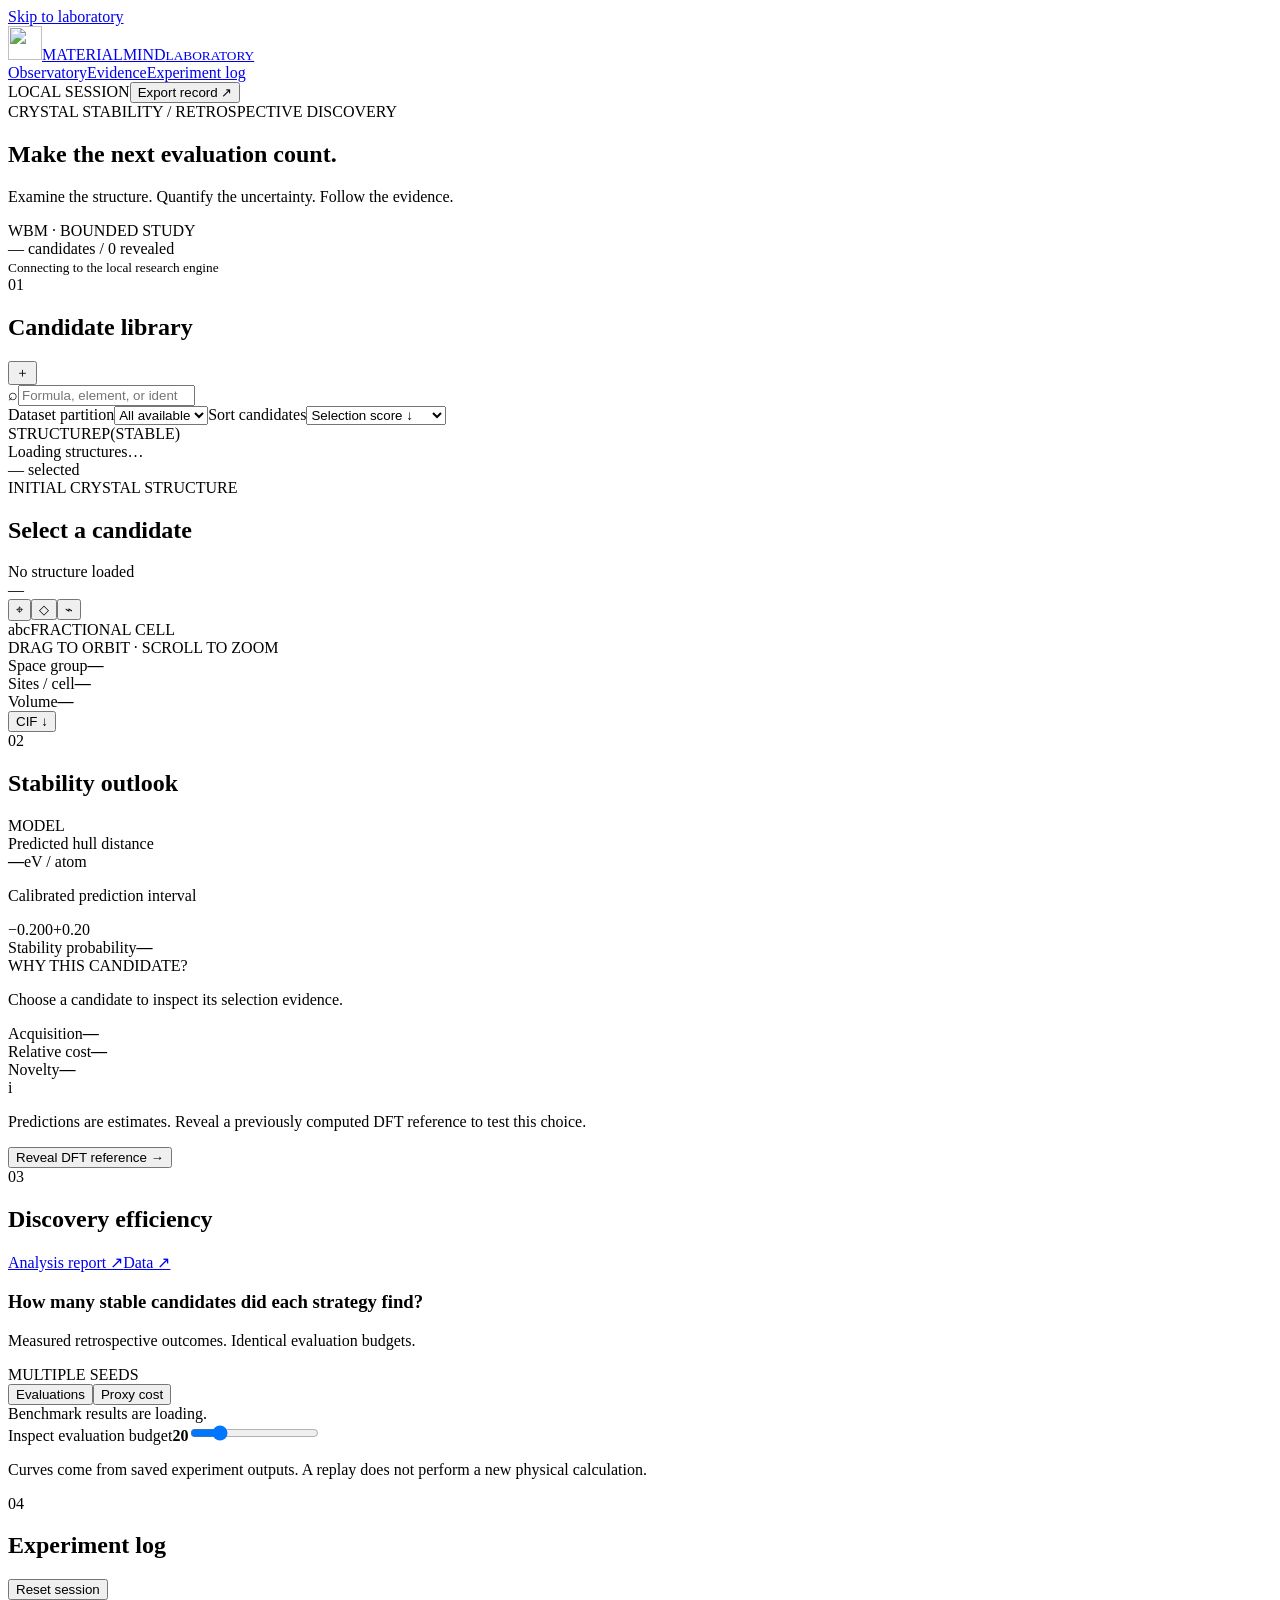
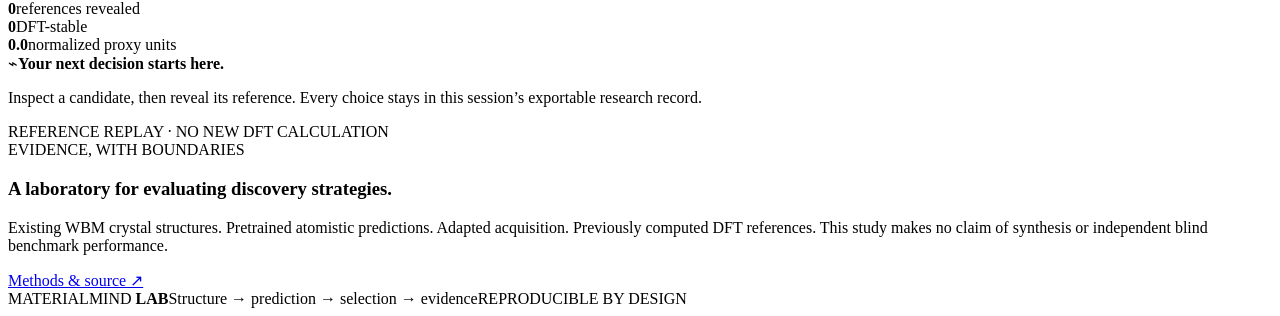
==== materialmind/web/index.html @ ec8804be "Release MATERIALMIND retrospective crystal discovery laboratory" ====
<!doctype html>
<html lang="en">
<head>
  <meta charset="UTF-8"><meta name="viewport" content="width=device-width,initial-scale=1">
  <meta name="theme-color" content="#121b20"><meta name="description" content="MATERIALMIND LAB: a reproducible retrospective materials-discovery laboratory.">
  <title>MATERIALMIND LAB · Crystal discovery, examined</title>
  <link rel="icon" href="/assets/mark.svg" type="image/svg+xml"><link rel="stylesheet" href="/assets/style.css">
  <script type="importmap">{"imports":{"three":"/assets/vendor/three.module.js"}}</script>
</head>
<body>
  <a class="skip" href="#workspace">Skip to laboratory</a>
  <header class="topbar">
    <a href="/" class="brand" aria-label="MaterialMind Lab home"><img src="/assets/mark.svg" alt="" width="34" height="34"><span>MATERIAL<span class="brand-thin">MIND</span><small>LABORATORY</small></span></a>
    <nav aria-label="Main"><a href="#workspace" class="active">Observatory</a><a href="#evidence">Evidence</a><a href="#history-section">Experiment log</a></nav>
    <div class="top-actions"><span class="local-indicator"><i></i> LOCAL SESSION</span><button class="button quiet" id="export-session">Export record <span aria-hidden="true">↗</span></button></div>
  </header>
  <main id="workspace">
    <section class="heading">
      <div><div class="eyebrow"><span class="tiny-square"></span> CRYSTAL STABILITY / RETROSPECTIVE DISCOVERY</div><h1>Make the next evaluation count.</h1><p>Examine the structure. Quantify the uncertainty. Follow the evidence.</p></div>
      <div class="workspace-meta"><span class="badge">WBM · BOUNDED STUDY</span><div><span id="candidate-count">—</span> candidates <span class="meta-separator">/</span> <span id="evaluated-count">0</span> revealed</div><small id="dataset-subtitle">Connecting to the local research engine</small></div>
    </section>
    <div id="global-error" class="error-banner" role="alert" hidden></div>
    <section class="instrument" aria-label="Candidate observatory">
      <aside class="candidate-panel">
        <div class="panel-heading"><div><span class="section-no">01</span><h2>Candidate library</h2></div><button id="import-open" class="icon-button" title="Import a CIF structure" aria-label="Import a CIF structure">＋</button></div>
        <div class="search-wrap"><span aria-hidden="true">⌕</span><input type="search" id="search" aria-label="Search candidates" placeholder="Formula, element, or identifier"></div>
        <div class="filter-row"><label class="select-wrap"><span class="sr-only">Dataset partition</span><select id="partition"><option value="all">All available</option><option value="test">Test pool</option><option value="imported">Imported</option></select></label><label class="select-wrap"><span class="sr-only">Sort candidates</span><select id="sort"><option value="acquisition">Selection score ↓</option><option value="mean">Hull distance ↑</option><option value="width">Calibrated interval ↓</option><option value="formula">Formula A–Z</option></select></label></div>
        <div class="table-heading"><span>STRUCTURE</span><span>P(STABLE)</span></div>
        <div id="candidate-list" class="candidate-list" role="list" aria-label="Crystal candidates"><div class="empty loading">Loading structures…</div></div>
        <div class="library-footer"><span id="visible-count">—</span><span><i class="legend-dot selected"></i> selected</span></div>
      </aside>
      <section class="structure-panel" aria-label="Three-dimensional crystal structure">
        <div class="viewer-heading"><div><span class="eyebrow">INITIAL CRYSTAL STRUCTURE</span><h2 id="selected-formula">Select a candidate</h2><span class="mono" id="selected-id">No structure loaded</span></div><span id="selected-split" class="badge muted">—</span></div>
        <div id="crystal-canvas" class="crystal-canvas" tabindex="0" role="img" aria-label="Interactive crystal. Drag to orbit, scroll to zoom. Arrow keys rotate and plus or minus zoom."><div class="viewer-fallback" id="viewer-fallback" hidden>3D rendering is unavailable. Crystal coordinates and CIF export remain available.</div></div>
        <div class="viewer-top-tools"><button class="icon-button" id="reset-view" title="Reset camera" aria-label="Reset camera">⌖</button><button class="icon-button" id="toggle-cell" aria-pressed="true" title="Toggle unit cell" aria-label="Toggle unit cell">◇</button><button class="icon-button" id="toggle-bonds" aria-pressed="true" title="Toggle distance contacts" aria-label="Toggle distance contacts">⌁</button></div>
        <div class="axis-label"><span class="axis a">a</span><span class="axis b">b</span><span class="axis c">c</span><span>FRACTIONAL CELL</span></div>
        <div class="viewer-bottom"><div id="element-legend" class="element-legend"></div><span class="viewer-hint">DRAG TO ORBIT · SCROLL TO ZOOM</span></div>
        <div class="structure-metadata"><div><span>Space group</span><strong id="space-group">—</strong></div><div><span>Sites / cell</span><strong id="sites">—</strong></div><div><span>Volume</span><strong id="volume">—</strong></div><button class="button quiet" id="download-cif">CIF <span aria-hidden="true">↓</span></button></div>
      </section>
      <aside class="analysis-panel">
        <div class="panel-heading"><div><span class="section-no">02</span><h2>Stability outlook</h2></div><span class="status-pill">MODEL</span></div>
        <div class="stability-estimate"><span class="metric-label">Predicted hull distance</span><div><strong id="energy-value">—</strong><span>eV / atom</span></div><p id="interval-text">Calibrated prediction interval</p></div>
        <div class="energy-axis" id="energy-axis" role="img" aria-label="Signed distance from the DFT reference hull"><div class="axis-line"></div><div class="zero-line"></div><div id="energy-range" class="energy-range"></div><div id="energy-point" class="energy-point"></div><span class="axis-start" id="energy-min">−0.20</span><span class="axis-zero" id="energy-zero">0</span><span class="axis-end" id="energy-max">+0.20</span></div>
        <div class="probability-row"><span>Stability probability</span><strong id="p-stable">—</strong></div><div class="probability-track"><div id="probability-fill"></div></div>
        <div class="decision-note"><span class="eyebrow">WHY THIS CANDIDATE?</span><p id="rationale">Choose a candidate to inspect its selection evidence.</p><div class="score-grid"><div><span>Acquisition</span><strong id="acquisition">—</strong></div><div><span>Relative cost</span><strong id="cost">—</strong></div><div><span>Novelty</span><strong id="novelty">—</strong></div></div></div>
        <div class="evidence-note"><span class="evidence-icon">i</span><p>Predictions are estimates. Reveal a previously computed DFT reference to test this choice.</p></div>
        <button class="button primary" id="reveal">Reveal DFT reference <span aria-hidden="true">→</span></button><div id="reveal-result" class="reveal-result" aria-live="polite" hidden></div>
      </aside>
    </section>
    <section class="lower-grid" id="evidence">
      <div class="panel evidence-panel"><div class="panel-heading"><div><span class="section-no">03</span><h2>Discovery efficiency</h2></div><div class="report-links"><a href="/api/report" download="materialmind-analysis.md" class="text-link">Analysis report ↗</a><a href="/api/benchmark" download="materialmind-benchmark.json" class="text-link">Data ↗</a></div></div><div class="chart-heading"><div><h3>How many stable candidates did each strategy find?</h3><p id="benchmark-context">Measured retrospective outcomes. Identical evaluation budgets.</p></div><div class="chart-options"><span class="badge muted" id="seed-badge">MULTIPLE SEEDS</span><div class="mode-switch" aria-label="Budget type"><button id="count-axis" aria-pressed="true">Evaluations</button><button id="cost-axis" aria-pressed="false">Proxy cost</button></div></div></div><div id="discovery-chart" class="discovery-chart"><div class="empty">Benchmark results are loading.</div></div><div id="chart-legend" class="chart-legend"></div><div class="budget-control"><label for="budget"><span id="budget-kind">Inspect evaluation budget</span><strong id="budget-label">20</strong></label><input type="range" id="budget" min="1" max="100" value="20"><div id="budget-summary" class="budget-summary"></div></div><p class="small-note" id="benchmark-note">Curves come from saved experiment outputs. A replay does not perform a new physical calculation.</p></div>
      <div class="panel log-panel" id="history-section"><div class="panel-heading"><div><span class="section-no">04</span><h2>Experiment log</h2></div><button id="reset-session" class="text-link">Reset session</button></div><div class="log-summary"><div><strong id="log-evaluations">0</strong><span>references revealed</span></div><div><strong id="log-stable">0</strong><span>DFT-stable</span></div><div><strong id="log-cost">0.0</strong><span>normalized proxy units</span></div></div><div id="history" class="history"><div class="empty"><span class="empty-symbol">⌁</span><strong>Your next decision starts here.</strong><p>Inspect a candidate, then reveal its reference. Every choice stays in this session’s exportable research record.</p></div></div><div class="log-footnote"><span class="tiny-square"></span> REFERENCE REPLAY · NO NEW DFT CALCULATION</div></div>
    </section>
    <section class="method-strip"><div><span class="eyebrow">EVIDENCE, WITH BOUNDARIES</span><h3>A laboratory for evaluating discovery strategies.</h3></div><p>Existing WBM crystal structures. Pretrained atomistic predictions. Adapted acquisition. Previously computed DFT references. This study makes no claim of synthesis or independent blind benchmark performance.</p><a class="text-link" href="https://github.com/nazeeh111/MaterialMind" target="_blank" rel="noopener">Methods & source ↗</a></section>
  </main>
  <footer><span>MATERIALMIND <b>LAB</b></span><span>Structure → prediction → selection → evidence</span><span>REPRODUCIBLE BY DESIGN</span></footer>
  <dialog id="import-dialog"><form id="import-form"><div class="dialog-heading"><div><span class="eyebrow">BRING YOUR OWN STRUCTURE</span><h2>Import a crystal</h2></div><button type="button" class="icon-button" id="import-close" aria-label="Close import dialog">×</button></div><p>Paste a Crystallographic Information File (CIF). Chemistry and geometry are validated. Stability predictions are available only when the structure matches a cached candidate. New structures have no stability prediction or DFT reference in this retrospective dataset.</p><label for="cif-file" class="file-label">Choose a .cif file <input id="cif-file" type="file" accept=".cif,text/plain"></label><label class="sr-only" for="cif-input">CIF content</label><textarea id="cif-input" rows="12" placeholder="data_my_crystal&#10;_cell_length_a ..." required maxlength="1000000"></textarea><div id="import-error" role="alert" class="import-error" hidden></div><button class="button primary" type="submit" id="import-submit">Validate structure →</button></form></dialog>
  <script type="module" src="/assets/app.js"></script>
</body>
</html>
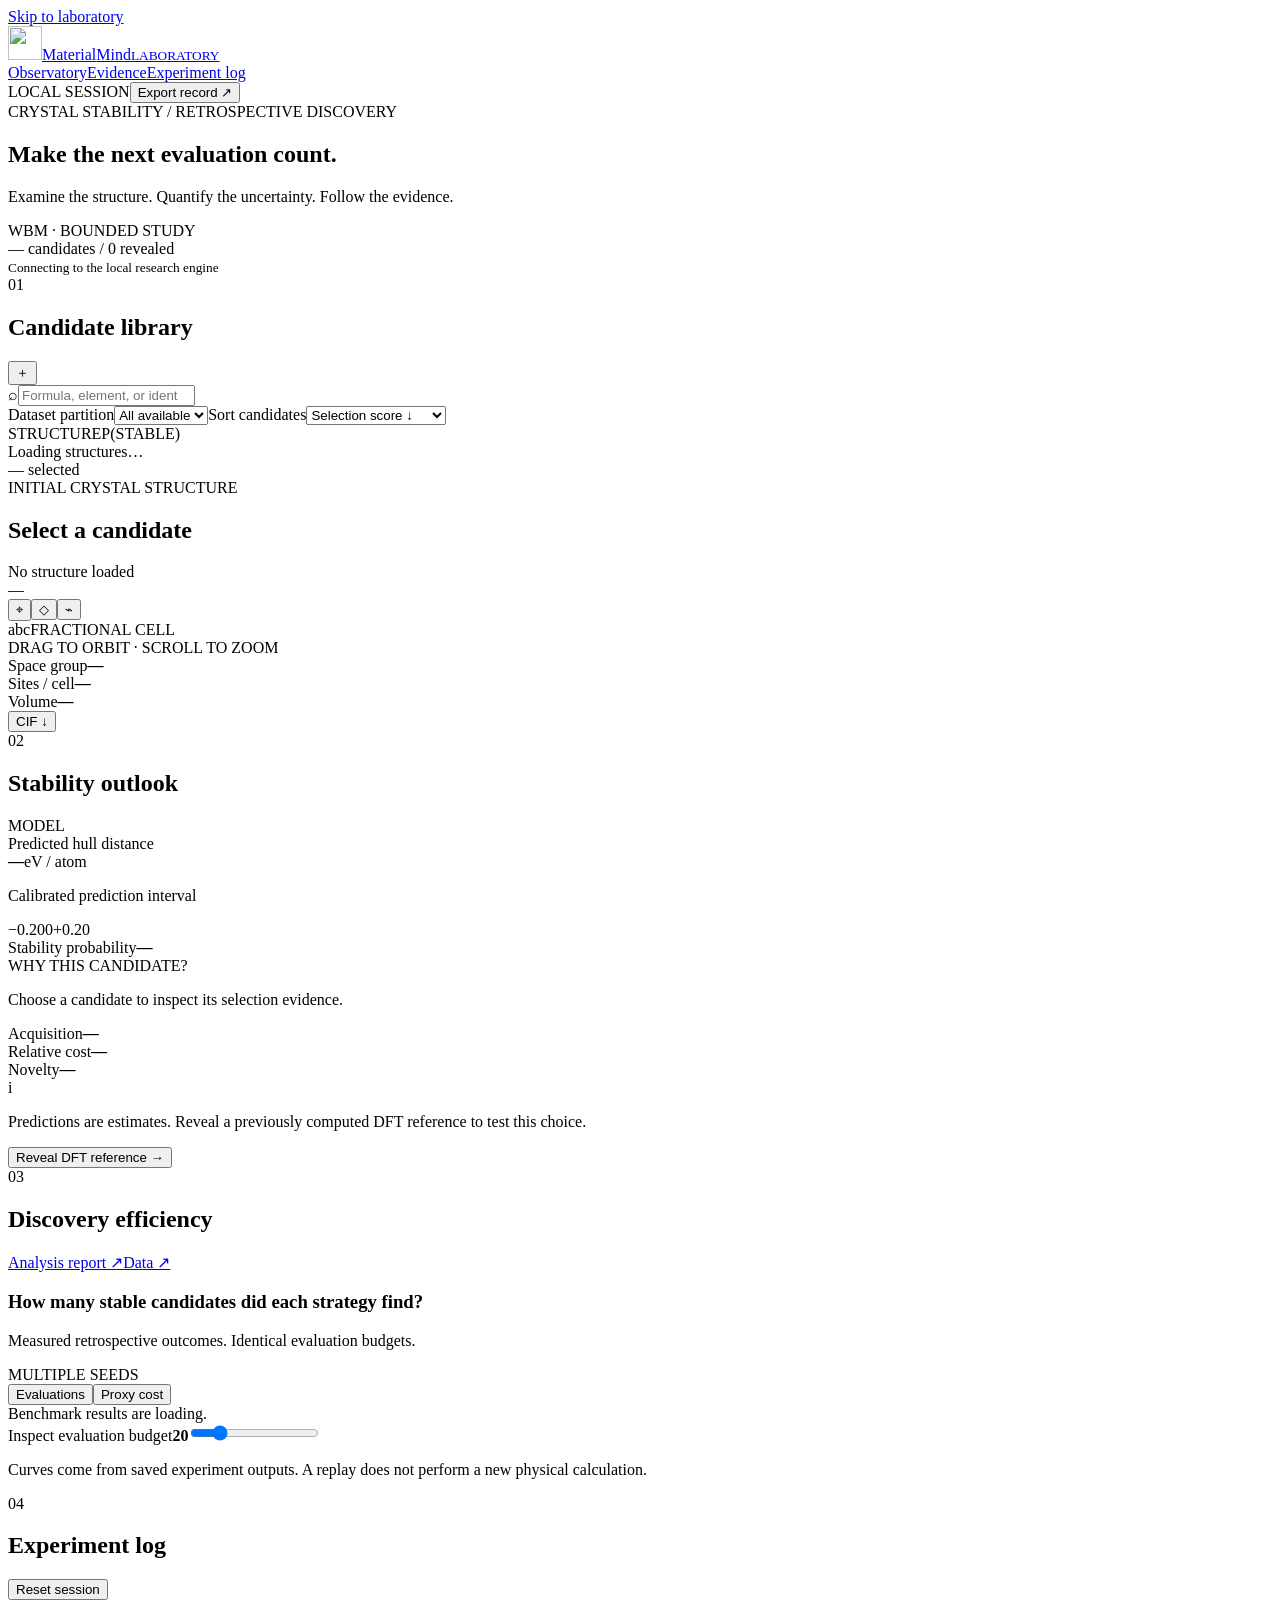
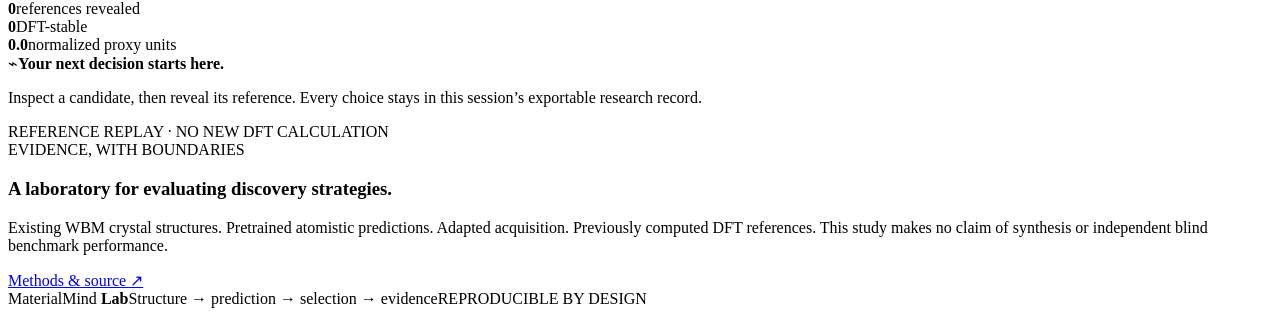
==== commit 411cd491: "Clarify project presentation and preserve technical evidence" ====
--- a/materialmind/web/index.html
+++ b/materialmind/web/index.html
@@ -2,15 +2,15 @@
 <html lang="en">
 <head>
   <meta charset="UTF-8"><meta name="viewport" content="width=device-width,initial-scale=1">
-  <meta name="theme-color" content="#121b20"><meta name="description" content="MATERIALMIND LAB: a reproducible retrospective materials-discovery laboratory.">
-  <title>MATERIALMIND LAB · Crystal discovery, examined</title>
+  <meta name="theme-color" content="#121b20"><meta name="description" content="MaterialMind Lab: a reproducible retrospective materials-discovery laboratory.">
+  <title>MaterialMind Lab · Crystal discovery, examined</title>
   <link rel="icon" href="/assets/mark.svg" type="image/svg+xml"><link rel="stylesheet" href="/assets/style.css">
   <script type="importmap">{"imports":{"three":"/assets/vendor/three.module.js"}}</script>
 </head>
 <body>
   <a class="skip" href="#workspace">Skip to laboratory</a>
   <header class="topbar">
-    <a href="/" class="brand" aria-label="MaterialMind Lab home"><img src="/assets/mark.svg" alt="" width="34" height="34"><span>MATERIAL<span class="brand-thin">MIND</span><small>LABORATORY</small></span></a>
+    <a href="/" class="brand" aria-label="MaterialMind Lab home"><img src="/assets/mark.svg" alt="" width="34" height="34"><span>Material<span class="brand-thin">Mind</span><small>LABORATORY</small></span></a>
     <nav aria-label="Main"><a href="#workspace" class="active">Observatory</a><a href="#evidence">Evidence</a><a href="#history-section">Experiment log</a></nav>
     <div class="top-actions"><span class="local-indicator"><i></i> LOCAL SESSION</span><button class="button quiet" id="export-session">Export record <span aria-hidden="true">↗</span></button></div>
   </header>
@@ -53,7 +53,7 @@
     </section>
     <section class="method-strip"><div><span class="eyebrow">EVIDENCE, WITH BOUNDARIES</span><h3>A laboratory for evaluating discovery strategies.</h3></div><p>Existing WBM crystal structures. Pretrained atomistic predictions. Adapted acquisition. Previously computed DFT references. This study makes no claim of synthesis or independent blind benchmark performance.</p><a class="text-link" href="https://github.com/nazeeh111/MaterialMind" target="_blank" rel="noopener">Methods & source ↗</a></section>
   </main>
-  <footer><span>MATERIALMIND <b>LAB</b></span><span>Structure → prediction → selection → evidence</span><span>REPRODUCIBLE BY DESIGN</span></footer>
+  <footer><span>MaterialMind <b>Lab</b></span><span>Structure → prediction → selection → evidence</span><span>REPRODUCIBLE BY DESIGN</span></footer>
   <dialog id="import-dialog"><form id="import-form"><div class="dialog-heading"><div><span class="eyebrow">BRING YOUR OWN STRUCTURE</span><h2>Import a crystal</h2></div><button type="button" class="icon-button" id="import-close" aria-label="Close import dialog">×</button></div><p>Paste a Crystallographic Information File (CIF). Chemistry and geometry are validated. Stability predictions are available only when the structure matches a cached candidate. New structures have no stability prediction or DFT reference in this retrospective dataset.</p><label for="cif-file" class="file-label">Choose a .cif file <input id="cif-file" type="file" accept=".cif,text/plain"></label><label class="sr-only" for="cif-input">CIF content</label><textarea id="cif-input" rows="12" placeholder="data_my_crystal&#10;_cell_length_a ..." required maxlength="1000000"></textarea><div id="import-error" role="alert" class="import-error" hidden></div><button class="button primary" type="submit" id="import-submit">Validate structure →</button></form></dialog>
   <script type="module" src="/assets/app.js"></script>
 </body>
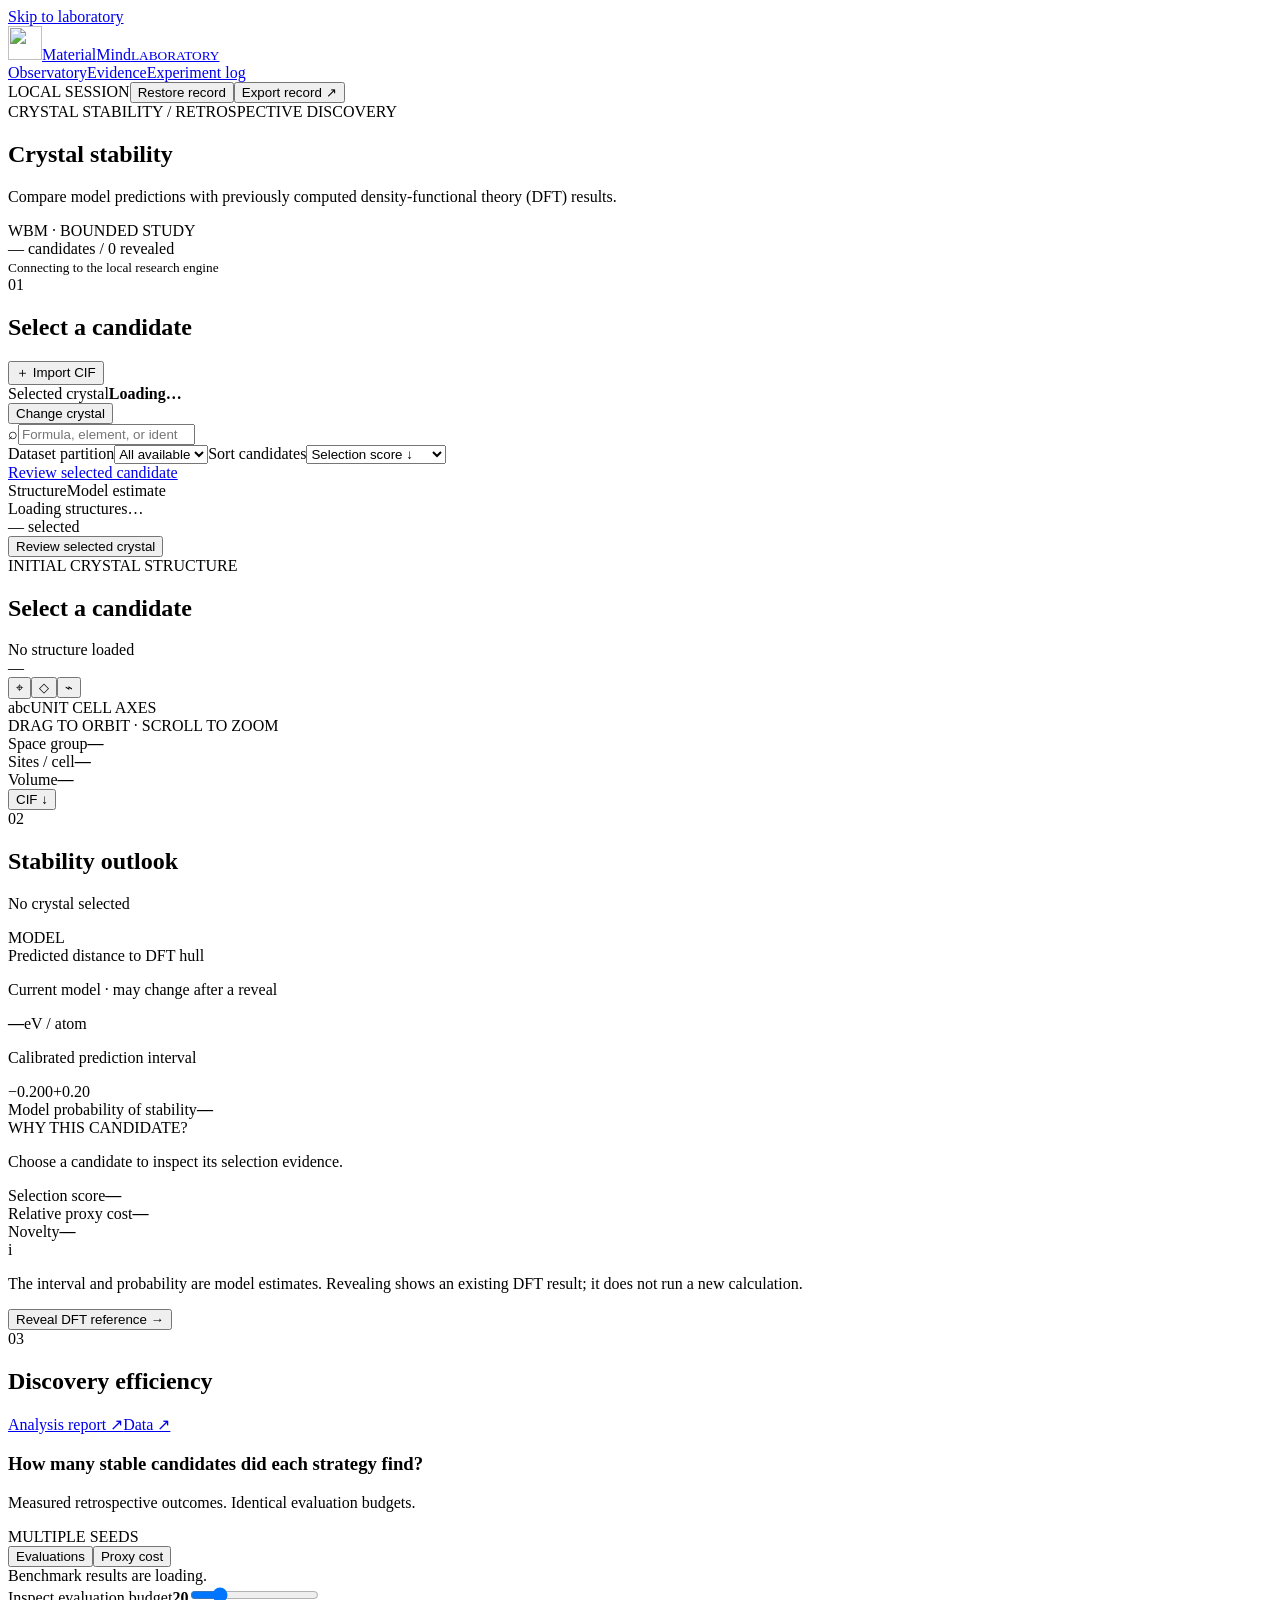
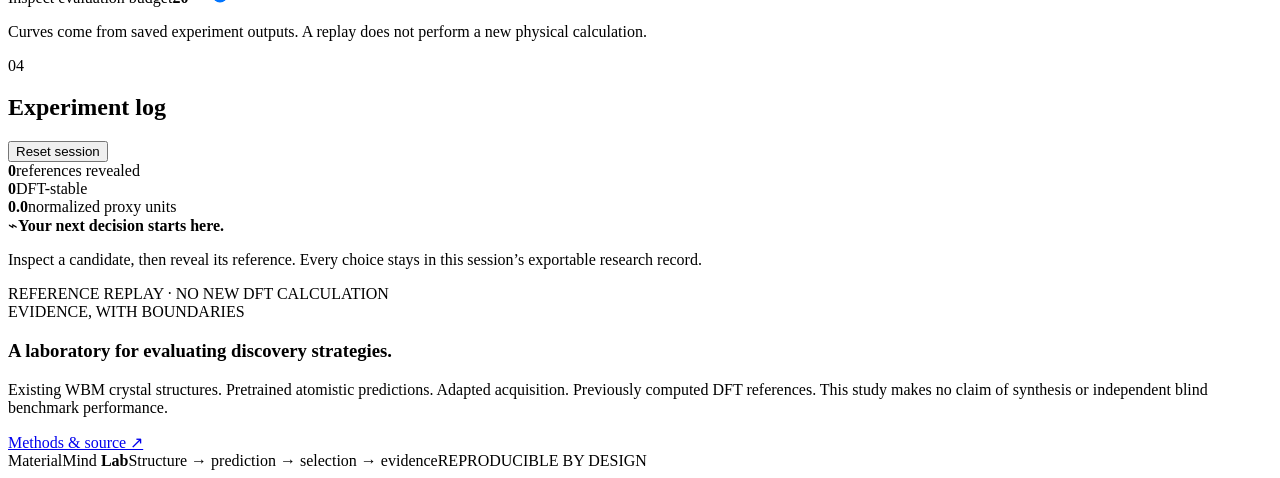
==== commit 8d11857f: "Improve crystal selection and portable session recovery" ====
--- a/materialmind/web/index.html
+++ b/materialmind/web/index.html
@@ -4,7 +4,7 @@
   <meta charset="UTF-8"><meta name="viewport" content="width=device-width,initial-scale=1">
   <meta name="theme-color" content="#121b20"><meta name="description" content="MaterialMind Lab: a reproducible retrospective materials-discovery laboratory.">
   <title>MaterialMind Lab · Crystal discovery, examined</title>
-  <link rel="icon" href="/assets/mark.svg" type="image/svg+xml"><link rel="stylesheet" href="/assets/style.css">
+  <link rel="icon" href="/assets/mark.svg" type="image/svg+xml"><link rel="stylesheet" href="/assets/style.css?v=specimen-workbench-5">
   <script type="importmap">{"imports":{"three":"/assets/vendor/three.module.js"}}</script>
 </head>
 <body>
@@ -12,38 +12,42 @@
   <header class="topbar">
     <a href="/" class="brand" aria-label="MaterialMind Lab home"><img src="/assets/mark.svg" alt="" width="34" height="34"><span>Material<span class="brand-thin">Mind</span><small>LABORATORY</small></span></a>
     <nav aria-label="Main"><a href="#workspace" class="active">Observatory</a><a href="#evidence">Evidence</a><a href="#history-section">Experiment log</a></nav>
-    <div class="top-actions"><span class="local-indicator"><i></i> LOCAL SESSION</span><button class="button quiet" id="export-session">Export record <span aria-hidden="true">↗</span></button></div>
+    <div class="top-actions"><span class="local-indicator"><i></i> LOCAL SESSION</span><button class="button quiet" id="restore-open">Restore record</button><button class="button quiet" id="export-session">Export record <span aria-hidden="true">↗</span></button></div>
   </header>
   <main id="workspace">
     <section class="heading">
-      <div><div class="eyebrow"><span class="tiny-square"></span> CRYSTAL STABILITY / RETROSPECTIVE DISCOVERY</div><h1>Make the next evaluation count.</h1><p>Examine the structure. Quantify the uncertainty. Follow the evidence.</p></div>
-      <div class="workspace-meta"><span class="badge">WBM · BOUNDED STUDY</span><div><span id="candidate-count">—</span> candidates <span class="meta-separator">/</span> <span id="evaluated-count">0</span> revealed</div><small id="dataset-subtitle">Connecting to the local research engine</small></div>
+      <div><div class="eyebrow"><span class="tiny-square"></span> CRYSTAL STABILITY / RETROSPECTIVE DISCOVERY</div><h1>Crystal stability</h1><p>Compare model predictions with previously computed density-functional theory (DFT) results.</p></div>
+      <div class="workspace-meta"><span class="badge">WBM · BOUNDED STUDY</span><div><span id="candidate-count">—</span> candidates <span class="meta-separator">/</span> <span id="evaluated-count">0</span> revealed</div><small id="dataset-subtitle" class="sr-only" role="status">Connecting to the local research engine</small></div>
     </section>
-    <div id="global-error" class="error-banner" role="alert" hidden></div>
+    <div id="global-error" class="error-banner" role="alert" hidden></div><button id="catalog-retry" class="button retry" type="button" hidden>Retry loading candidates</button>
+    <p id="session-status" role="status" class="small-note" hidden></p>
     <section class="instrument" aria-label="Candidate observatory">
-      <aside class="candidate-panel">
-        <div class="panel-heading"><div><span class="section-no">01</span><h2>Candidate library</h2></div><button id="import-open" class="icon-button" title="Import a CIF structure" aria-label="Import a CIF structure">＋</button></div>
+      <aside class="candidate-panel" id="candidate-panel" data-picker-open="false">
+        <div class="panel-heading"><div><span class="section-no">01</span><h2>Select a candidate</h2></div><button id="import-open" class="button import-button" title="Import a CIF structure">＋ Import CIF</button></div>
+        <div class="picker-compact"><div><span>Selected crystal</span><strong id="picker-formula">Loading…</strong><small id="picker-id"></small></div><button class="button" id="picker-toggle" type="button" aria-expanded="false" aria-controls="picker-controls">Change crystal</button></div>
+        <div id="picker-controls" class="picker-controls">
         <div class="search-wrap"><span aria-hidden="true">⌕</span><input type="search" id="search" aria-label="Search candidates" placeholder="Formula, element, or identifier"></div>
         <div class="filter-row"><label class="select-wrap"><span class="sr-only">Dataset partition</span><select id="partition"><option value="all">All available</option><option value="test">Test pool</option><option value="imported">Imported</option></select></label><label class="select-wrap"><span class="sr-only">Sort candidates</span><select id="sort"><option value="acquisition">Selection score ↓</option><option value="mean">Hull distance ↑</option><option value="width">Calibrated interval ↓</option><option value="formula">Formula A–Z</option></select></label></div>
-        <div class="table-heading"><span>STRUCTURE</span><span>P(STABLE)</span></div>
+        <a class="jump-review" href="#analysis-heading">Review selected candidate</a><p id="picker-filter-notice" class="picker-filter-notice" role="status" hidden></p><div class="table-heading"><span>Structure</span><span>Model estimate</span></div>
         <div id="candidate-list" class="candidate-list" role="list" aria-label="Crystal candidates"><div class="empty loading">Loading structures…</div></div>
         <div class="library-footer"><span id="visible-count">—</span><span><i class="legend-dot selected"></i> selected</span></div>
+        <button class="button picker-review" id="picker-review" type="button">Review selected crystal</button></div>
       </aside>
       <section class="structure-panel" aria-label="Three-dimensional crystal structure">
         <div class="viewer-heading"><div><span class="eyebrow">INITIAL CRYSTAL STRUCTURE</span><h2 id="selected-formula">Select a candidate</h2><span class="mono" id="selected-id">No structure loaded</span></div><span id="selected-split" class="badge muted">—</span></div>
         <div id="crystal-canvas" class="crystal-canvas" tabindex="0" role="img" aria-label="Interactive crystal. Drag to orbit, scroll to zoom. Arrow keys rotate and plus or minus zoom."><div class="viewer-fallback" id="viewer-fallback" hidden>3D rendering is unavailable. Crystal coordinates and CIF export remain available.</div></div>
         <div class="viewer-top-tools"><button class="icon-button" id="reset-view" title="Reset camera" aria-label="Reset camera">⌖</button><button class="icon-button" id="toggle-cell" aria-pressed="true" title="Toggle unit cell" aria-label="Toggle unit cell">◇</button><button class="icon-button" id="toggle-bonds" aria-pressed="true" title="Toggle distance contacts" aria-label="Toggle distance contacts">⌁</button></div>
-        <div class="axis-label"><span class="axis a">a</span><span class="axis b">b</span><span class="axis c">c</span><span>FRACTIONAL CELL</span></div>
+        <div class="axis-label"><span class="axis a">a</span><span class="axis b">b</span><span class="axis c">c</span><span>UNIT CELL AXES</span></div>
         <div class="viewer-bottom"><div id="element-legend" class="element-legend"></div><span class="viewer-hint">DRAG TO ORBIT · SCROLL TO ZOOM</span></div>
         <div class="structure-metadata"><div><span>Space group</span><strong id="space-group">—</strong></div><div><span>Sites / cell</span><strong id="sites">—</strong></div><div><span>Volume</span><strong id="volume">—</strong></div><button class="button quiet" id="download-cif">CIF <span aria-hidden="true">↓</span></button></div>
       </section>
       <aside class="analysis-panel">
-        <div class="panel-heading"><div><span class="section-no">02</span><h2>Stability outlook</h2></div><span class="status-pill">MODEL</span></div>
-        <div class="stability-estimate"><span class="metric-label">Predicted hull distance</span><div><strong id="energy-value">—</strong><span>eV / atom</span></div><p id="interval-text">Calibrated prediction interval</p></div>
+        <div class="panel-heading"><div><span class="section-no">02</span><h2 id="analysis-heading" tabindex="-1">Stability outlook</h2><p id="analysis-selection" class="analysis-selection">No crystal selected</p></div><span class="status-pill">MODEL</span></div>
+        <div class="stability-estimate"><span class="metric-label">Predicted distance to DFT hull</span><p class="model-context">Current model · may change after a reveal</p><div><strong id="energy-value">—</strong><span>eV / atom</span></div><p id="interval-text">Calibrated prediction interval</p></div>
         <div class="energy-axis" id="energy-axis" role="img" aria-label="Signed distance from the DFT reference hull"><div class="axis-line"></div><div class="zero-line"></div><div id="energy-range" class="energy-range"></div><div id="energy-point" class="energy-point"></div><span class="axis-start" id="energy-min">−0.20</span><span class="axis-zero" id="energy-zero">0</span><span class="axis-end" id="energy-max">+0.20</span></div>
-        <div class="probability-row"><span>Stability probability</span><strong id="p-stable">—</strong></div><div class="probability-track"><div id="probability-fill"></div></div>
-        <div class="decision-note"><span class="eyebrow">WHY THIS CANDIDATE?</span><p id="rationale">Choose a candidate to inspect its selection evidence.</p><div class="score-grid"><div><span>Acquisition</span><strong id="acquisition">—</strong></div><div><span>Relative cost</span><strong id="cost">—</strong></div><div><span>Novelty</span><strong id="novelty">—</strong></div></div></div>
-        <div class="evidence-note"><span class="evidence-icon">i</span><p>Predictions are estimates. Reveal a previously computed DFT reference to test this choice.</p></div>
+        <div class="probability-row"><span>Model probability of stability</span><strong id="p-stable">—</strong></div><div class="probability-track"><div id="probability-fill"></div></div>
+        <div class="decision-note"><span class="eyebrow">WHY THIS CANDIDATE?</span><p id="rationale">Choose a candidate to inspect its selection evidence.</p><div class="score-grid"><div><span>Selection score</span><strong id="acquisition">—</strong></div><div><span>Relative proxy cost</span><strong id="cost">—</strong></div><div><span>Novelty</span><strong id="novelty">—</strong></div></div></div>
+        <div class="evidence-note"><span class="evidence-icon">i</span><p>The interval and probability are model estimates. Revealing shows an existing DFT result; it does not run a new calculation.</p></div>
         <button class="button primary" id="reveal">Reveal DFT reference <span aria-hidden="true">→</span></button><div id="reveal-result" class="reveal-result" aria-live="polite" hidden></div>
       </aside>
     </section>
@@ -54,7 +58,21 @@
     <section class="method-strip"><div><span class="eyebrow">EVIDENCE, WITH BOUNDARIES</span><h3>A laboratory for evaluating discovery strategies.</h3></div><p>Existing WBM crystal structures. Pretrained atomistic predictions. Adapted acquisition. Previously computed DFT references. This study makes no claim of synthesis or independent blind benchmark performance.</p><a class="text-link" href="https://github.com/nazeeh111/MaterialMind" target="_blank" rel="noopener">Methods & source ↗</a></section>
   </main>
   <footer><span>MaterialMind <b>Lab</b></span><span>Structure → prediction → selection → evidence</span><span>REPRODUCIBLE BY DESIGN</span></footer>
-  <dialog id="import-dialog"><form id="import-form"><div class="dialog-heading"><div><span class="eyebrow">BRING YOUR OWN STRUCTURE</span><h2>Import a crystal</h2></div><button type="button" class="icon-button" id="import-close" aria-label="Close import dialog">×</button></div><p>Paste a Crystallographic Information File (CIF). Chemistry and geometry are validated. Stability predictions are available only when the structure matches a cached candidate. New structures have no stability prediction or DFT reference in this retrospective dataset.</p><label for="cif-file" class="file-label">Choose a .cif file <input id="cif-file" type="file" accept=".cif,text/plain"></label><label class="sr-only" for="cif-input">CIF content</label><textarea id="cif-input" rows="12" placeholder="data_my_crystal&#10;_cell_length_a ..." required maxlength="1000000"></textarea><div id="import-error" role="alert" class="import-error" hidden></div><button class="button primary" type="submit" id="import-submit">Validate structure →</button></form></dialog>
-  <script type="module" src="/assets/app.js"></script>
+  <dialog id="import-dialog" aria-labelledby="import-title"><form id="import-form"><div class="dialog-heading"><div><span class="eyebrow">BRING YOUR OWN STRUCTURE</span><h2 id="import-title">Import a crystal</h2></div><button type="button" class="icon-button" id="import-close" aria-label="Close import dialog">×</button></div><p>Paste a Crystallographic Information File (CIF). Chemistry and geometry are validated. Stability predictions are available only when the structure matches a cached candidate. New structures have no stability prediction or DFT reference in this retrospective dataset.</p><label for="cif-file" class="file-label">Choose a .cif file <input id="cif-file" type="file" accept=".cif,text/plain"></label><label class="sr-only" for="cif-input">CIF content</label><textarea id="cif-input" rows="12" placeholder="data_my_crystal&#10;_cell_length_a ..." required maxlength="1000000"></textarea><div id="import-error" role="alert" class="import-error" hidden></div><button class="button primary" type="submit" id="import-submit">Validate structure →</button></form></dialog>
+  <dialog id="restore-dialog" aria-labelledby="restore-title" aria-describedby="restore-help">
+    <form id="restore-form">
+      <div class="dialog-heading"><h2 id="restore-title">Resume a research session</h2><button type="button" class="icon-button" id="restore-close" aria-label="Close restore dialog">×</button></div>
+      <p id="restore-help">Choose a schema-3 MaterialMind JSON export from the same dataset, policy, code and scientific environment (maximum 16 MiB). The engine rebuilds each original reveal batch. Uploaded labels and predictions are never trusted. Schema-2 records remain readable but cannot be restored.</p>
+      <label for="restore-file" class="file-label">Choose a .json record <input id="restore-file" type="file" accept=".json,application/json"></label>
+      <p id="restore-file-name" role="status"></p>
+      <label for="restore-input">Or paste the exported JSON</label>
+      <textarea id="restore-input" rows="8" required maxlength="16777216" spellcheck="false"></textarea>
+      <label class="restore-confirm"><input id="restore-confirm" type="checkbox" required> Replace this browser session, including its reveals and imported structures. Export current work first if needed.</label>
+      <p id="restore-progress" role="status" hidden>Rebuilding models in the original batch order. Keep this page open.</p>
+      <div id="restore-error" role="alert" class="import-error" hidden></div>
+      <button class="button primary" type="submit" id="restore-submit">Restore session</button>
+    </form>
+  </dialog>
+  <script type="module" src="/assets/app.js?v=specimen-workbench-3"></script>
 </body>
 </html>
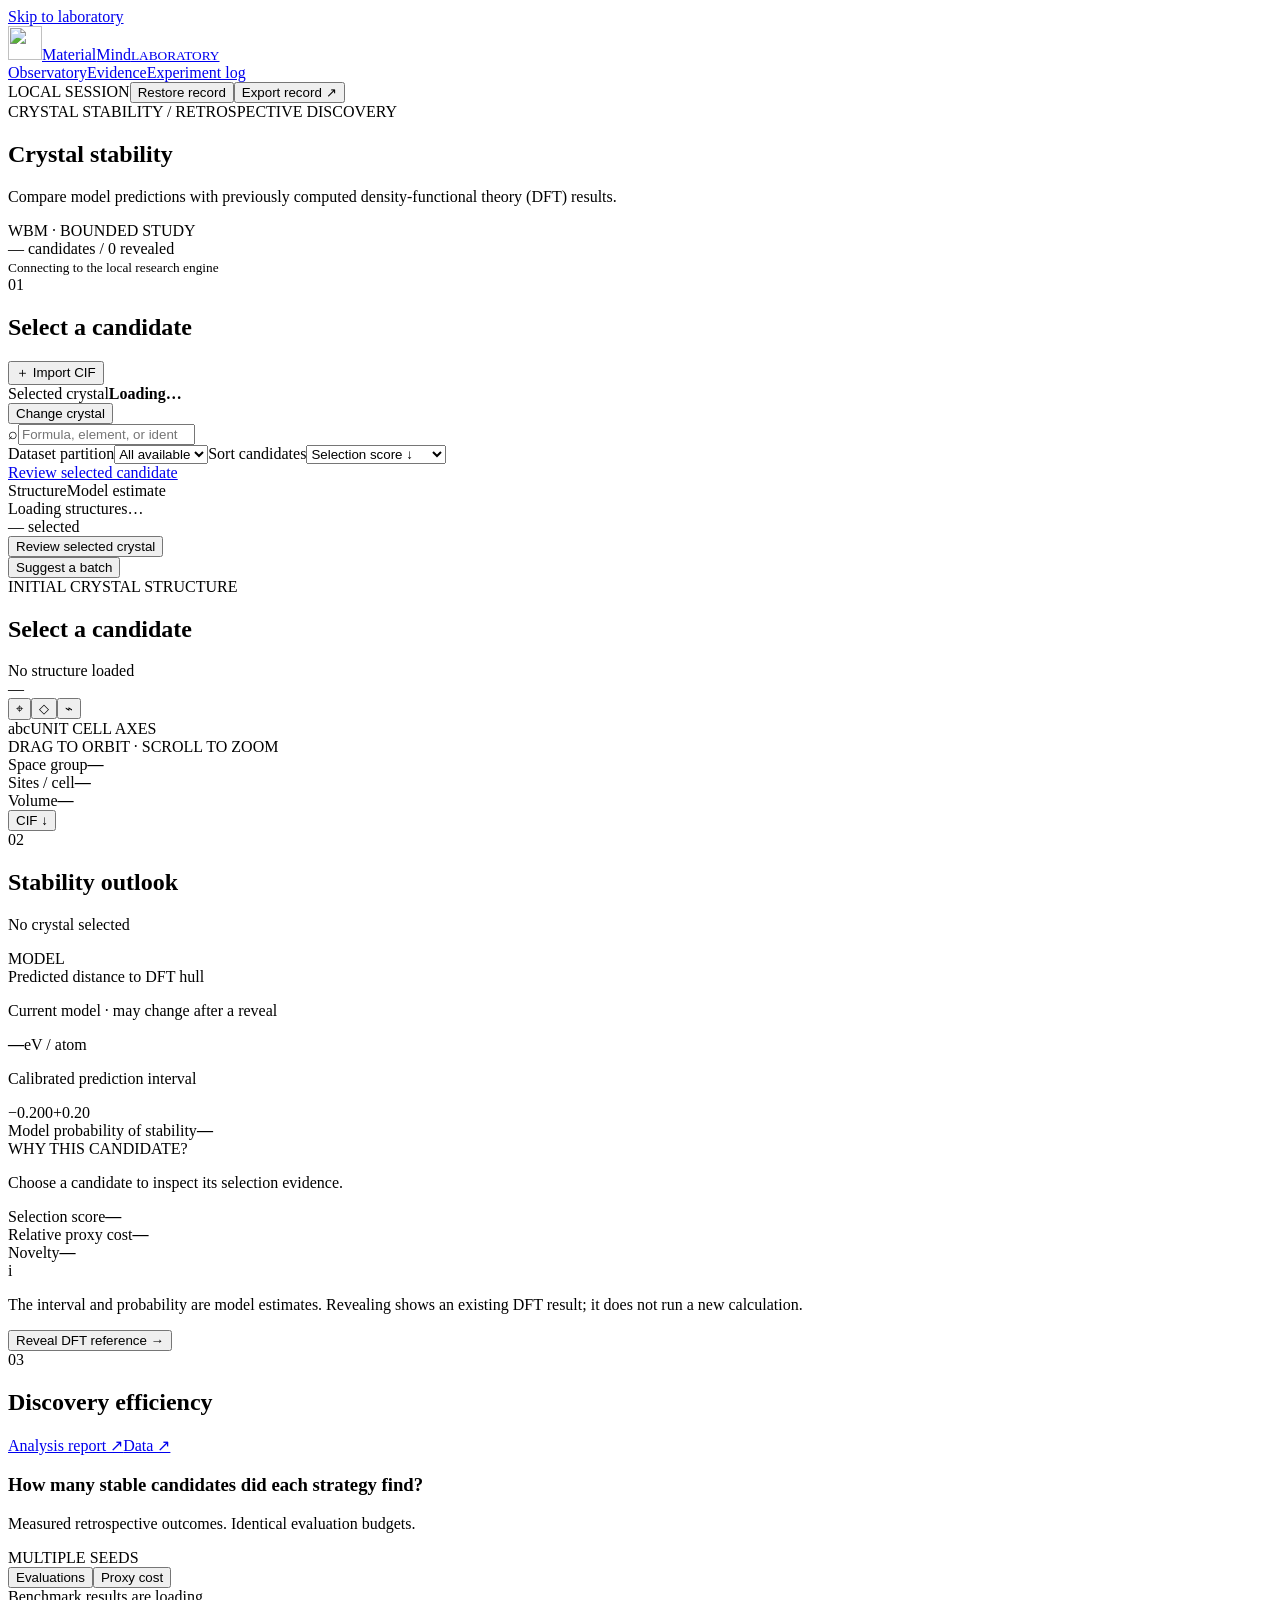
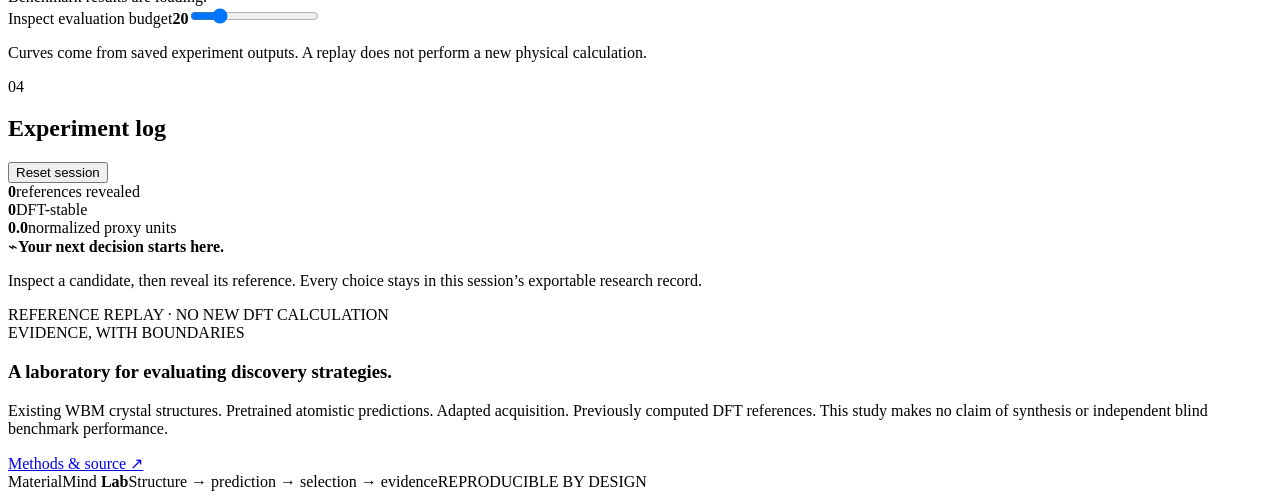
==== commit d089cd8b: "Finish batch selection, session recovery and UI checks" ====
--- a/materialmind/web/index.html
+++ b/materialmind/web/index.html
@@ -12,7 +12,7 @@
   <header class="topbar">
     <a href="/" class="brand" aria-label="MaterialMind Lab home"><img src="/assets/mark.svg" alt="" width="34" height="34"><span>Material<span class="brand-thin">Mind</span><small>LABORATORY</small></span></a>
     <nav aria-label="Main"><a href="#workspace" class="active">Observatory</a><a href="#evidence">Evidence</a><a href="#history-section">Experiment log</a></nav>
-    <div class="top-actions"><span class="local-indicator"><i></i> LOCAL SESSION</span><button class="button quiet" id="restore-open">Restore record</button><button class="button quiet" id="export-session">Export record <span aria-hidden="true">↗</span></button></div>
+    <div class="top-actions"><span id="replay-origin" class="replay-origin" role="status" hidden>Replayed with current model; original predictions unverified</span><span class="local-indicator"><i></i> LOCAL SESSION</span><button class="button quiet" id="restore-open">Restore record</button><button class="button quiet" id="export-session">Export record <span aria-hidden="true">↗</span></button></div>
   </header>
   <main id="workspace">
     <section class="heading">
@@ -32,6 +32,7 @@
         <div id="candidate-list" class="candidate-list" role="list" aria-label="Crystal candidates"><div class="empty loading">Loading structures…</div></div>
         <div class="library-footer"><span id="visible-count">—</span><span><i class="legend-dot selected"></i> selected</span></div>
         <button class="button picker-review" id="picker-review" type="button">Review selected crystal</button></div>
+        <button class="button batch-open" id="batch-open" type="button">Suggest a batch</button>
       </aside>
       <section class="structure-panel" aria-label="Three-dimensional crystal structure">
         <div class="viewer-heading"><div><span class="eyebrow">INITIAL CRYSTAL STRUCTURE</span><h2 id="selected-formula">Select a candidate</h2><span class="mono" id="selected-id">No structure loaded</span></div><span id="selected-split" class="badge muted">—</span></div>
@@ -58,11 +59,21 @@
     <section class="method-strip"><div><span class="eyebrow">EVIDENCE, WITH BOUNDARIES</span><h3>A laboratory for evaluating discovery strategies.</h3></div><p>Existing WBM crystal structures. Pretrained atomistic predictions. Adapted acquisition. Previously computed DFT references. This study makes no claim of synthesis or independent blind benchmark performance.</p><a class="text-link" href="https://github.com/nazeeh111/MaterialMind" target="_blank" rel="noopener">Methods & source ↗</a></section>
   </main>
   <footer><span>MaterialMind <b>Lab</b></span><span>Structure → prediction → selection → evidence</span><span>REPRODUCIBLE BY DESIGN</span></footer>
+  <dialog id="batch-dialog" aria-labelledby="batch-title" aria-describedby="batch-help">
+    <div class="dialog-heading"><div><span class="eyebrow">PLAN THE NEXT EVALUATIONS</span><h2 id="batch-title">Review a suggested batch</h2></div><button type="button" id="batch-close" class="icon-button" aria-label="Close batch preview">×</button></div>
+    <p id="batch-help">Choose candidates together. Suggestions account for earlier choices in this batch. Previewing reveals no references.</p>
+    <div class="batch-controls"><label for="batch-count">Batch size <select id="batch-count"><option>1</option><option>3</option><option selected>5</option><option>10</option><option>20</option></select></label><button type="button" class="button" id="batch-preview">Preview batch</button></div>
+    <p id="batch-status" class="small-note" role="status">Choose a size, then preview the candidates.</p>
+    <ol id="batch-list" class="batch-list" tabindex="0" aria-label="Suggested candidates; scroll to review the complete batch"></ol>
+    <p id="batch-error" class="import-error" role="alert" hidden></p>
+    <button type="button" id="batch-reveal" class="button primary" disabled>Reveal this batch</button>
+    <p class="small-note">Reveals existing DFT results and refits once for the whole batch. No new calculations.</p>
+  </dialog>
   <dialog id="import-dialog" aria-labelledby="import-title"><form id="import-form"><div class="dialog-heading"><div><span class="eyebrow">BRING YOUR OWN STRUCTURE</span><h2 id="import-title">Import a crystal</h2></div><button type="button" class="icon-button" id="import-close" aria-label="Close import dialog">×</button></div><p>Paste a Crystallographic Information File (CIF). Chemistry and geometry are validated. Stability predictions are available only when the structure matches a cached candidate. New structures have no stability prediction or DFT reference in this retrospective dataset.</p><label for="cif-file" class="file-label">Choose a .cif file <input id="cif-file" type="file" accept=".cif,text/plain"></label><label class="sr-only" for="cif-input">CIF content</label><textarea id="cif-input" rows="12" placeholder="data_my_crystal&#10;_cell_length_a ..." required maxlength="1000000"></textarea><div id="import-error" role="alert" class="import-error" hidden></div><button class="button primary" type="submit" id="import-submit">Validate structure →</button></form></dialog>
   <dialog id="restore-dialog" aria-labelledby="restore-title" aria-describedby="restore-help">
     <form id="restore-form">
       <div class="dialog-heading"><h2 id="restore-title">Resume a research session</h2><button type="button" class="icon-button" id="restore-close" aria-label="Close restore dialog">×</button></div>
-      <p id="restore-help">Choose a schema-3 MaterialMind JSON export from the same dataset, policy, code and scientific environment (maximum 16 MiB). The engine rebuilds each original reveal batch. Uploaded labels and predictions are never trusted. Schema-2 records remain readable but cannot be restored.</p>
+      <p id="restore-help">Choose a schema-3 MaterialMind JSON export from the same dataset, policy, code and scientific environment (maximum 16 MiB). The engine rebuilds each original reveal batch. Uploaded labels and predictions are never trusted. Schema-2 records cannot be restored exactly; use Replay as new to recalculate their choices under the current model.</p>
       <label for="restore-file" class="file-label">Choose a .json record <input id="restore-file" type="file" accept=".json,application/json"></label>
       <p id="restore-file-name" role="status"></p>
       <label for="restore-input">Or paste the exported JSON</label>
@@ -70,7 +81,7 @@
       <label class="restore-confirm"><input id="restore-confirm" type="checkbox" required> Replace this browser session, including its reveals and imported structures. Export current work first if needed.</label>
       <p id="restore-progress" role="status" hidden>Rebuilding models in the original batch order. Keep this page open.</p>
       <div id="restore-error" role="alert" class="import-error" hidden></div>
-      <button class="button primary" type="submit" id="restore-submit">Restore session</button>
+      <button class="button primary" type="submit" id="restore-submit">Restore session</button> <button class="button quiet" type="submit" id="replay-submit">Replay as new</button>
     </form>
   </dialog>
   <script type="module" src="/assets/app.js?v=specimen-workbench-3"></script>
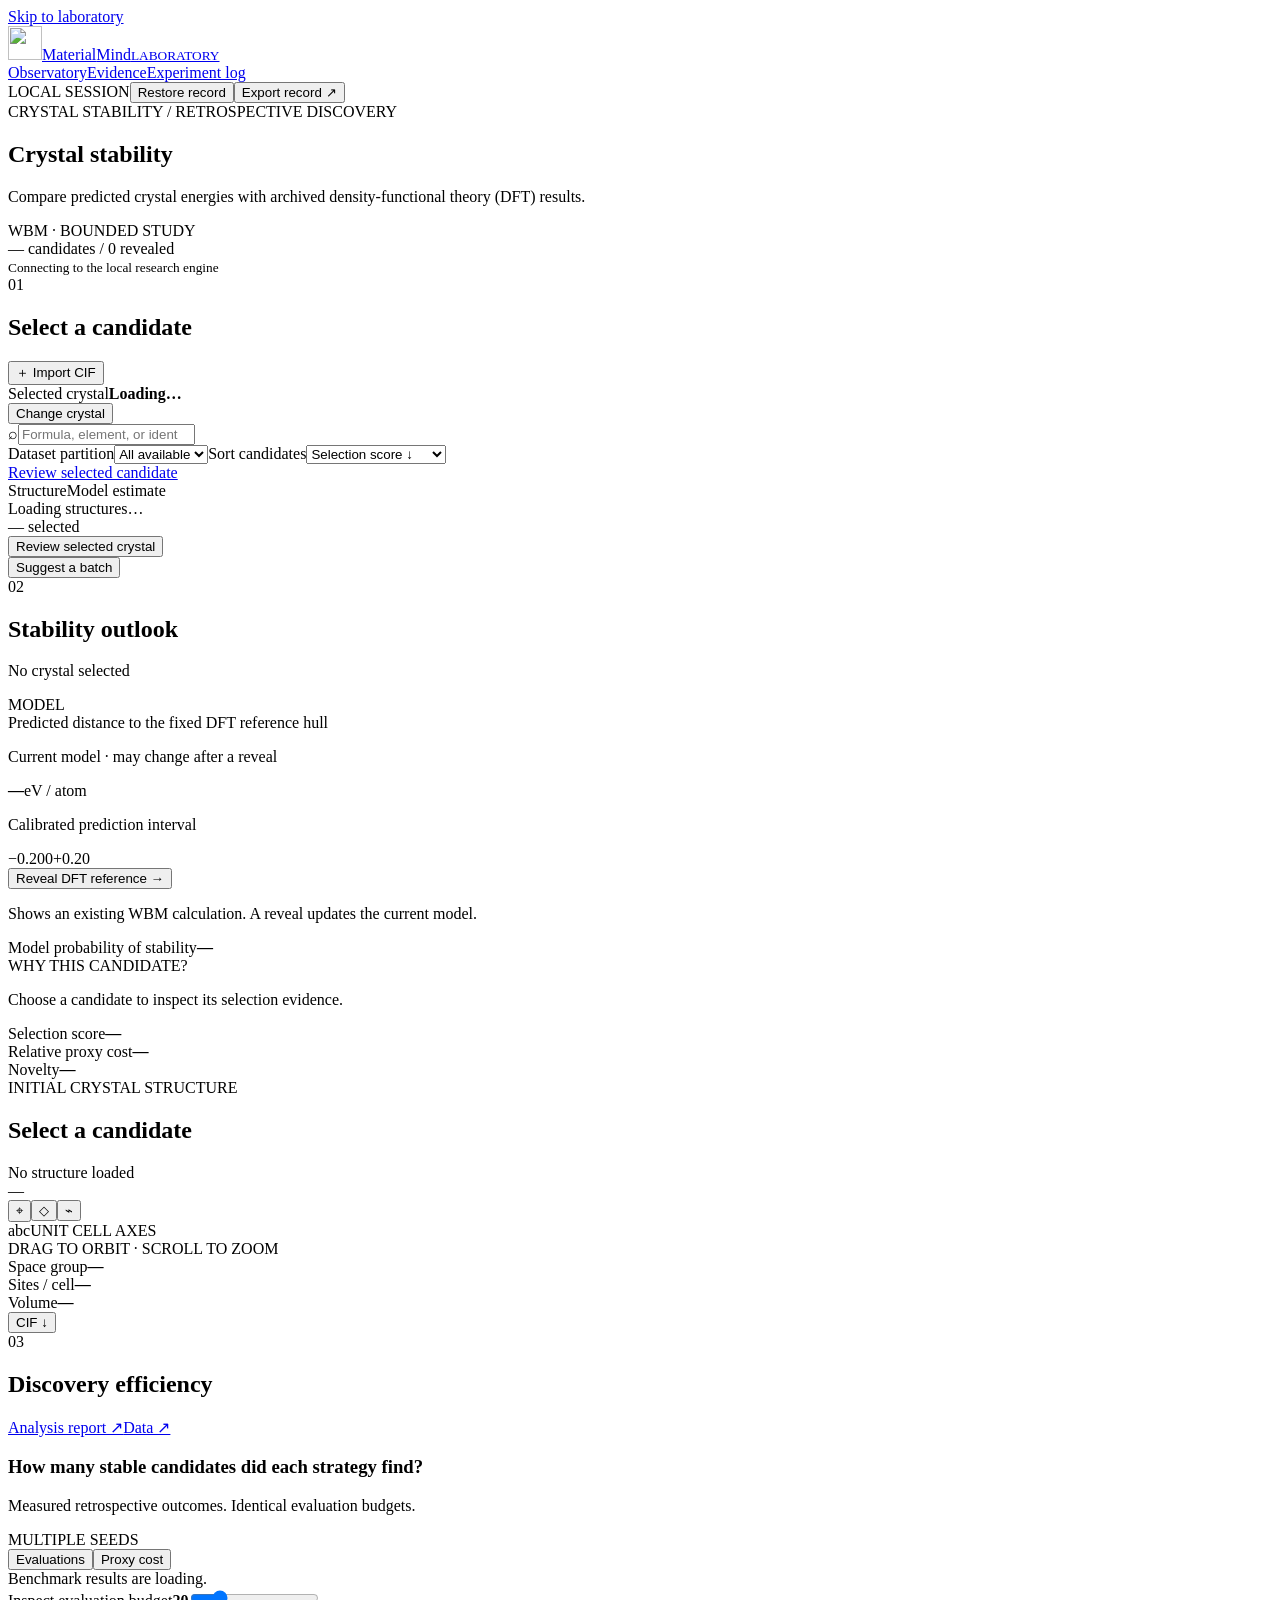
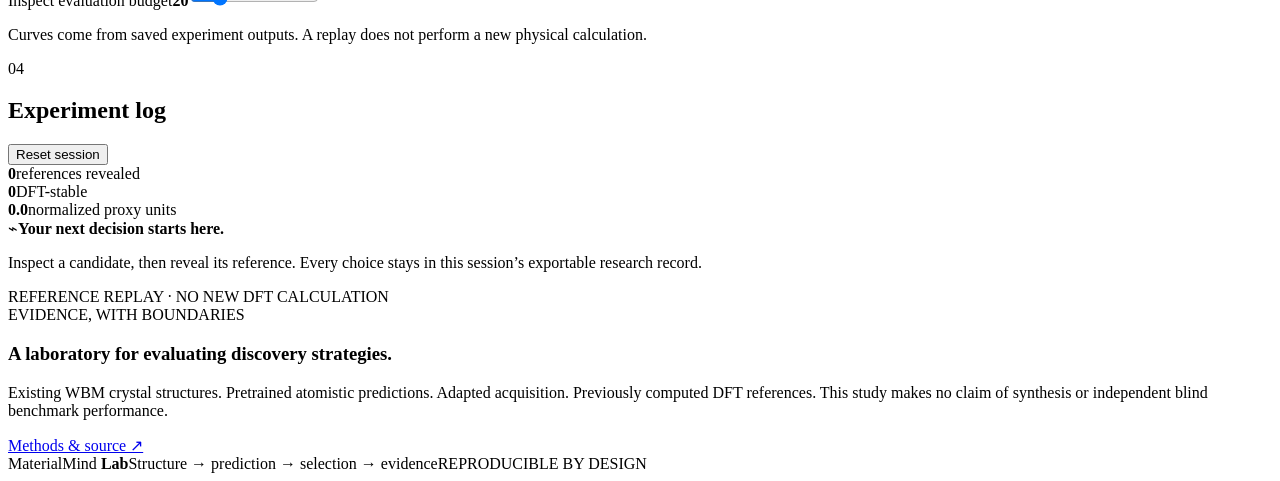
==== commit 93bb3843: "Show the selection-time interval beside its DFT reference" ====
--- a/materialmind/web/index.html
+++ b/materialmind/web/index.html
@@ -4,7 +4,7 @@
   <meta charset="UTF-8"><meta name="viewport" content="width=device-width,initial-scale=1">
   <meta name="theme-color" content="#121b20"><meta name="description" content="MaterialMind Lab: a reproducible retrospective materials-discovery laboratory.">
   <title>MaterialMind Lab · Crystal discovery, examined</title>
-  <link rel="icon" href="/assets/mark.svg" type="image/svg+xml"><link rel="stylesheet" href="/assets/style.css?v=specimen-workbench-5">
+  <link rel="icon" href="/assets/mark.svg" type="image/svg+xml"><link rel="stylesheet" href="/assets/style.css?v=reference-comparison-1">
   <script type="importmap">{"imports":{"three":"/assets/vendor/three.module.js"}}</script>
 </head>
 <body>
@@ -16,7 +16,7 @@
   </header>
   <main id="workspace">
     <section class="heading">
-      <div><div class="eyebrow"><span class="tiny-square"></span> CRYSTAL STABILITY / RETROSPECTIVE DISCOVERY</div><h1>Crystal stability</h1><p>Compare model predictions with previously computed density-functional theory (DFT) results.</p></div>
+      <div><div class="eyebrow"><span class="tiny-square"></span> CRYSTAL STABILITY / RETROSPECTIVE DISCOVERY</div><h1>Crystal stability</h1><p>Compare predicted crystal energies with archived density-functional theory (DFT) results.</p></div>
       <div class="workspace-meta"><span class="badge">WBM · BOUNDED STUDY</span><div><span id="candidate-count">—</span> candidates <span class="meta-separator">/</span> <span id="evaluated-count">0</span> revealed</div><small id="dataset-subtitle" class="sr-only" role="status">Connecting to the local research engine</small></div>
     </section>
     <div id="global-error" class="error-banner" role="alert" hidden></div><button id="catalog-retry" class="button retry" type="button" hidden>Retry loading candidates</button>
@@ -34,6 +34,18 @@
         <button class="button picker-review" id="picker-review" type="button">Review selected crystal</button></div>
         <button class="button batch-open" id="batch-open" type="button">Suggest a batch</button>
       </aside>
+      <aside class="analysis-panel">
+        <div class="panel-heading"><div><span class="section-no">02</span><h2 id="analysis-heading" tabindex="-1">Stability outlook</h2><p id="analysis-selection" class="analysis-selection">No crystal selected</p></div><span class="status-pill">MODEL</span></div>
+        <div class="stability-estimate"><span class="metric-label">Predicted distance to the fixed DFT reference hull</span><p class="model-context">Current model · may change after a reveal</p><div><strong id="energy-value">—</strong><span>eV / atom</span></div><p id="interval-text">Calibrated prediction interval</p></div>
+        <div class="energy-axis" id="energy-axis" role="img" aria-label="Signed distance from the DFT reference hull"><div class="axis-line"></div><div class="zero-line"></div><div id="energy-range" class="energy-range"></div><div id="energy-point" class="energy-point"></div><span class="axis-start" id="energy-min">−0.20</span><span class="axis-zero" id="energy-zero">0</span><span class="axis-end" id="energy-max">+0.20</span></div>
+        <div class="reference-action">
+          <button class="button primary" id="reveal" aria-describedby="reference-help">Reveal DFT reference <span aria-hidden="true">→</span></button>
+          <p id="reference-help">Shows an existing WBM calculation. A reveal updates the current model.</p>
+          <div id="reveal-result" class="reveal-result" tabindex="-1" aria-live="polite" hidden></div>
+        </div>
+        <div class="probability-row"><span>Model probability of stability</span><strong id="p-stable">—</strong></div><div class="probability-track"><div id="probability-fill"></div></div>
+        <div class="decision-note"><span class="eyebrow">WHY THIS CANDIDATE?</span><p id="rationale">Choose a candidate to inspect its selection evidence.</p><div class="score-grid"><div><span>Selection score</span><strong id="acquisition">—</strong></div><div><span>Relative proxy cost</span><strong id="cost">—</strong></div><div><span>Novelty</span><strong id="novelty">—</strong></div></div></div>
+      </aside>
       <section class="structure-panel" aria-label="Three-dimensional crystal structure">
         <div class="viewer-heading"><div><span class="eyebrow">INITIAL CRYSTAL STRUCTURE</span><h2 id="selected-formula">Select a candidate</h2><span class="mono" id="selected-id">No structure loaded</span></div><span id="selected-split" class="badge muted">—</span></div>
         <div id="crystal-canvas" class="crystal-canvas" tabindex="0" role="img" aria-label="Interactive crystal. Drag to orbit, scroll to zoom. Arrow keys rotate and plus or minus zoom."><div class="viewer-fallback" id="viewer-fallback" hidden>3D rendering is unavailable. Crystal coordinates and CIF export remain available.</div></div>
@@ -42,15 +54,6 @@
         <div class="viewer-bottom"><div id="element-legend" class="element-legend"></div><span class="viewer-hint">DRAG TO ORBIT · SCROLL TO ZOOM</span></div>
         <div class="structure-metadata"><div><span>Space group</span><strong id="space-group">—</strong></div><div><span>Sites / cell</span><strong id="sites">—</strong></div><div><span>Volume</span><strong id="volume">—</strong></div><button class="button quiet" id="download-cif">CIF <span aria-hidden="true">↓</span></button></div>
       </section>
-      <aside class="analysis-panel">
-        <div class="panel-heading"><div><span class="section-no">02</span><h2 id="analysis-heading" tabindex="-1">Stability outlook</h2><p id="analysis-selection" class="analysis-selection">No crystal selected</p></div><span class="status-pill">MODEL</span></div>
-        <div class="stability-estimate"><span class="metric-label">Predicted distance to DFT hull</span><p class="model-context">Current model · may change after a reveal</p><div><strong id="energy-value">—</strong><span>eV / atom</span></div><p id="interval-text">Calibrated prediction interval</p></div>
-        <div class="energy-axis" id="energy-axis" role="img" aria-label="Signed distance from the DFT reference hull"><div class="axis-line"></div><div class="zero-line"></div><div id="energy-range" class="energy-range"></div><div id="energy-point" class="energy-point"></div><span class="axis-start" id="energy-min">−0.20</span><span class="axis-zero" id="energy-zero">0</span><span class="axis-end" id="energy-max">+0.20</span></div>
-        <div class="probability-row"><span>Model probability of stability</span><strong id="p-stable">—</strong></div><div class="probability-track"><div id="probability-fill"></div></div>
-        <div class="decision-note"><span class="eyebrow">WHY THIS CANDIDATE?</span><p id="rationale">Choose a candidate to inspect its selection evidence.</p><div class="score-grid"><div><span>Selection score</span><strong id="acquisition">—</strong></div><div><span>Relative proxy cost</span><strong id="cost">—</strong></div><div><span>Novelty</span><strong id="novelty">—</strong></div></div></div>
-        <div class="evidence-note"><span class="evidence-icon">i</span><p>The interval and probability are model estimates. Revealing shows an existing DFT result; it does not run a new calculation.</p></div>
-        <button class="button primary" id="reveal">Reveal DFT reference <span aria-hidden="true">→</span></button><div id="reveal-result" class="reveal-result" aria-live="polite" hidden></div>
-      </aside>
     </section>
     <section class="lower-grid" id="evidence">
       <div class="panel evidence-panel"><div class="panel-heading"><div><span class="section-no">03</span><h2>Discovery efficiency</h2></div><div class="report-links"><a href="/api/report" download="materialmind-analysis.md" class="text-link">Analysis report ↗</a><a href="/api/benchmark" download="materialmind-benchmark.json" class="text-link">Data ↗</a></div></div><div class="chart-heading"><div><h3>How many stable candidates did each strategy find?</h3><p id="benchmark-context">Measured retrospective outcomes. Identical evaluation budgets.</p></div><div class="chart-options"><span class="badge muted" id="seed-badge">MULTIPLE SEEDS</span><div class="mode-switch" aria-label="Budget type"><button id="count-axis" aria-pressed="true">Evaluations</button><button id="cost-axis" aria-pressed="false">Proxy cost</button></div></div></div><div id="discovery-chart" class="discovery-chart"><div class="empty">Benchmark results are loading.</div></div><div id="chart-legend" class="chart-legend"></div><div class="budget-control"><label for="budget"><span id="budget-kind">Inspect evaluation budget</span><strong id="budget-label">20</strong></label><input type="range" id="budget" min="1" max="100" value="20"><div id="budget-summary" class="budget-summary"></div></div><p class="small-note" id="benchmark-note">Curves come from saved experiment outputs. A replay does not perform a new physical calculation.</p></div>
@@ -84,6 +87,6 @@
       <button class="button primary" type="submit" id="restore-submit">Restore session</button> <button class="button quiet" type="submit" id="replay-submit">Replay as new</button>
     </form>
   </dialog>
-  <script type="module" src="/assets/app.js?v=specimen-workbench-3"></script>
+  <script type="module" src="/assets/app.js?v=reference-comparison-1"></script>
 </body>
 </html>
